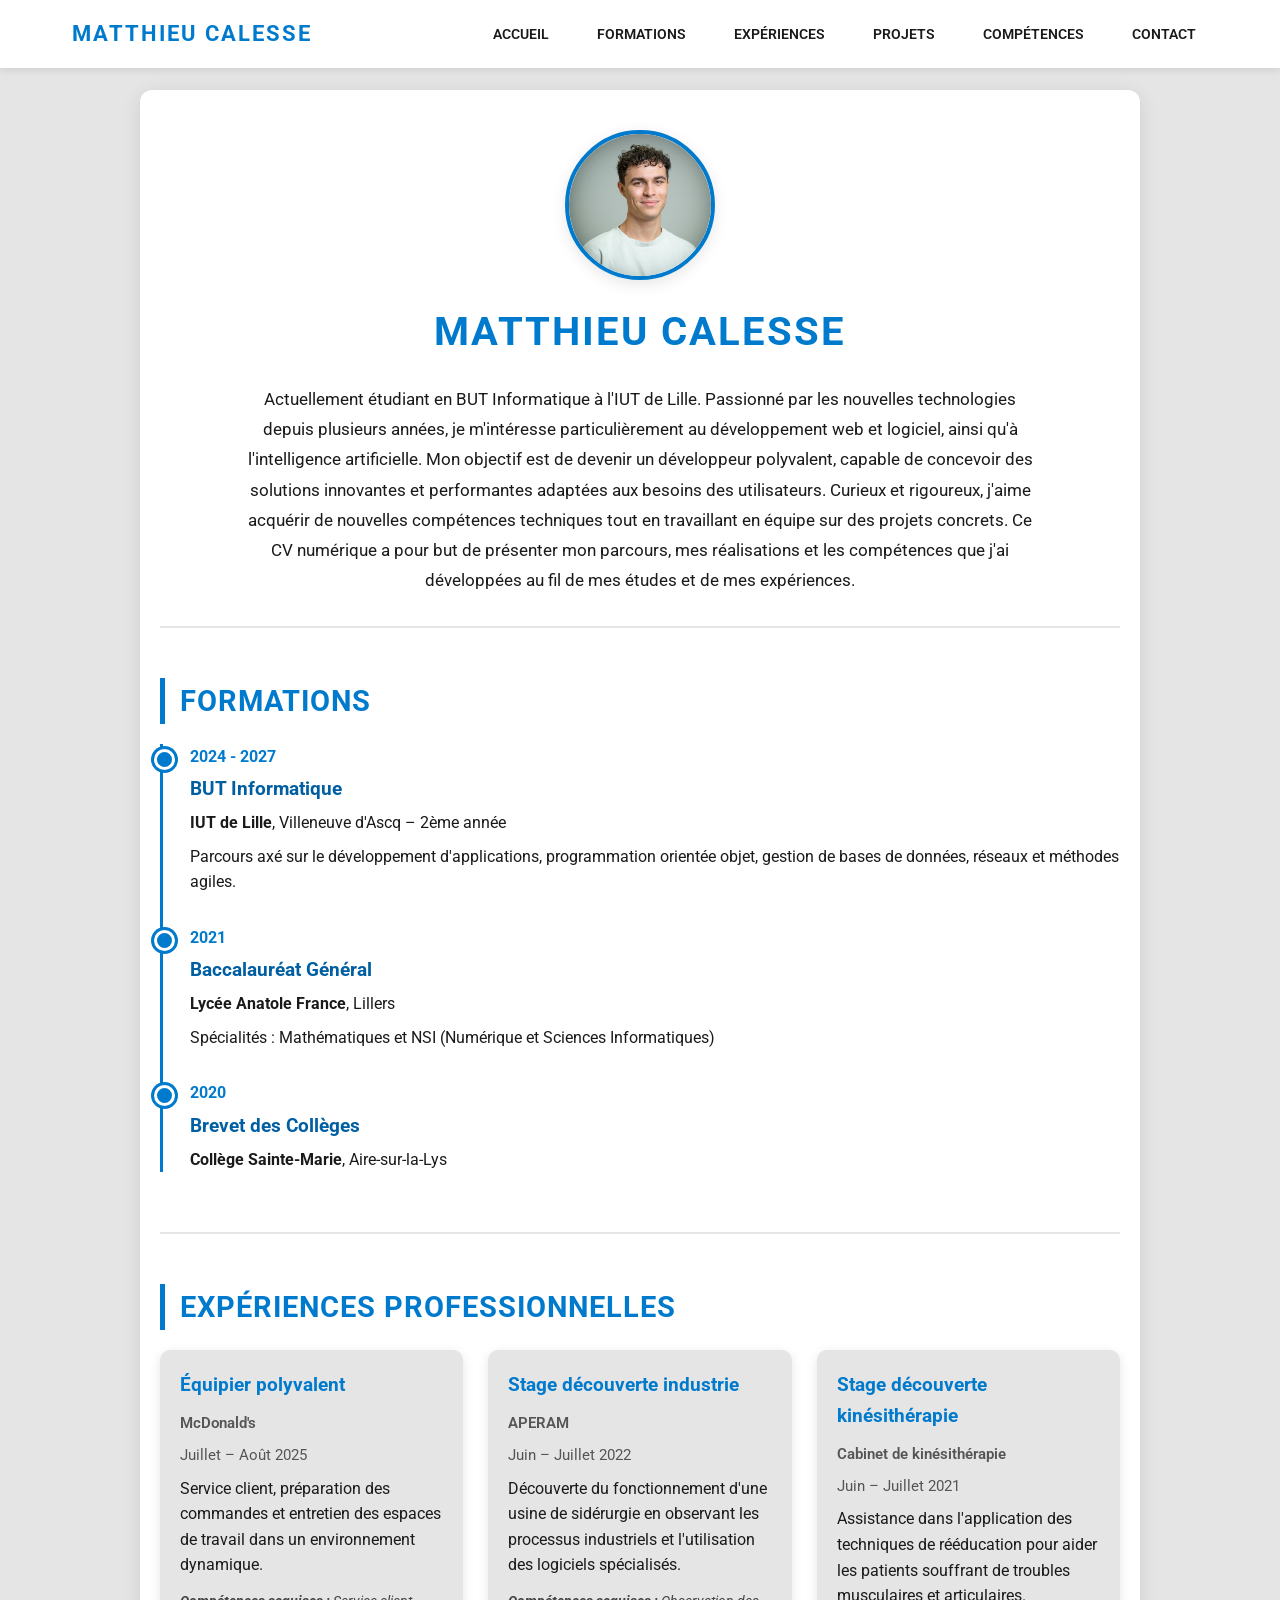
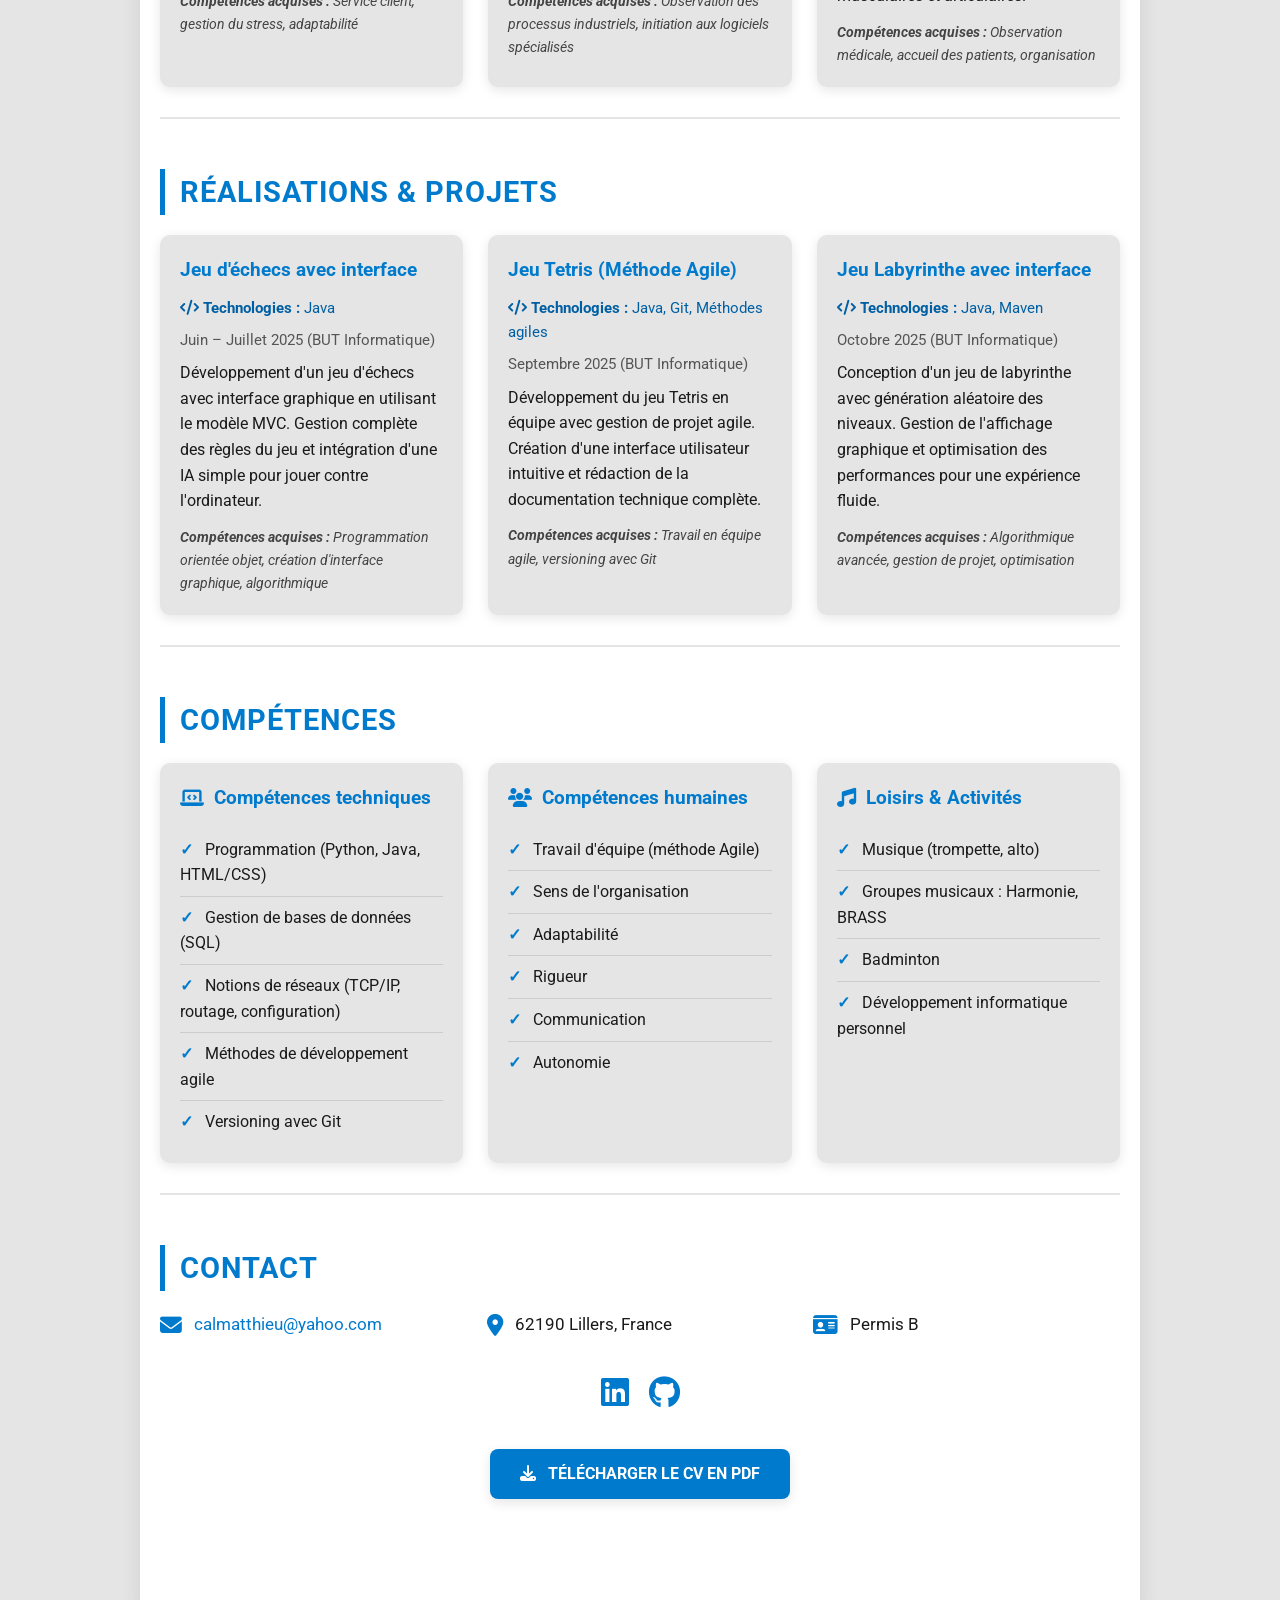
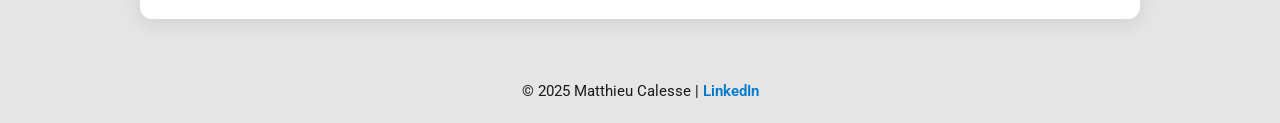
==== html/index.html @ cee4e8dd "add doc" ====
<!DOCTYPE html>
<html lang="fr">
<head>
  <meta charset="UTF-8">
  <meta name="viewport" content="width=device-width, initial-scale=1.0">
  <title>CV de Matthieu Calesse</title>
  <link rel="stylesheet" href="style.css">
  <link rel="stylesheet" href="https://fonts.googleapis.com/css2?family=Roboto:wght@400;700&family=Open+Sans:wght@400;700&display=swap">
  <link rel="stylesheet" href="https://cdnjs.cloudflare.com/ajax/libs/font-awesome/6.4.0/css/all.min.css">
</head>
<body>
  <!-- En-tête avec navigation -->
<header>
  <nav>
    <div class="logo">Matthieu CALESSE</div>
    <!-- Checkbox pour le menu hamburger -->
    <input type="checkbox" id="menu-toggle" class="menu-toggle">
    <label for="menu-toggle" class="hamburger">
      <span></span>
      <span></span>
      <span></span>
    </label>
    <ul id="nav-menu" class="nav-menu">
      <li><a href="#accueil" class="active">Accueil</a></li>
      <li><a href="#formations">Formations</a></li>
      <li><a href="#experiences">Expériences</a></li>
      <li><a href="#projets">Projets</a></li>
      <li><a href="#competences">Compétences</a></li>
      <li><a href="#contact">Contact</a></li>
    </ul>
  </nav>
</header>


  <!-- Contenu principal -->
  <main>
    <!-- Section Accueil -->
    <section id="accueil" class="section fade-in">
      <img src="images/CALESSE-portraits-iut-info-354.jpg" alt="Photo de Matthieu Calesse" class="photo-profil">
      <h1>Matthieu Calesse</h1>
      <div class="presentation">
        <p>
          Actuellement étudiant en BUT Informatique à l'IUT de Lille.
          Passionné par les nouvelles technologies depuis plusieurs années, je m'intéresse particulièrement au développement web et logiciel, ainsi qu'à l'intelligence artificielle.
          Mon objectif est de devenir un développeur polyvalent, capable de concevoir des solutions innovantes et performantes adaptées aux besoins des utilisateurs.
          Curieux et rigoureux, j'aime acquérir de nouvelles compétences techniques tout en travaillant en équipe sur des projets concrets.
          Ce CV numérique a pour but de présenter mon parcours, mes réalisations et les compétences que j'ai développées au fil de mes études et de mes expériences.
        </p>
      </div>
    </section>

    <!-- Section Formations -->
    <section id="formations" class="section">
      <h2>Formations</h2>
      <div class="timeline">
        <div class="timeline-item">
          <div class="timeline-date">2024 - 2027</div>
          <div class="timeline-content">
            <h3>BUT Informatique</h3>
            <p><strong>IUT de Lille</strong>, Villeneuve d'Ascq – 2ème année</p>
            <p>Parcours axé sur le développement d'applications, programmation orientée objet, gestion de bases de données, réseaux et méthodes agiles.</p>
          </div>
        </div>
        <div class="timeline-item">
          <div class="timeline-date">2021</div>
          <div class="timeline-content">
            <h3>Baccalauréat Général</h3>
            <p><strong>Lycée Anatole France</strong>, Lillers</p>
            <p>Spécialités : Mathématiques et NSI (Numérique et Sciences Informatiques)</p>
          </div>
        </div>
        <div class="timeline-item">
          <div class="timeline-date">2020</div>
          <div class="timeline-content">
            <h3>Brevet des Collèges</h3>
            <p><strong>Collège Sainte-Marie</strong>, Aire-sur-la-Lys</p>
          </div>
        </div>
      </div>
    </section>

    <!-- Section Expériences -->
    <section id="experiences" class="section">
      <h2>Expériences professionnelles</h2>
      <div class="experience-grid">
        <div class="experience-card">
          <h3>Équipier polyvalent</h3>
          <p class="company">McDonald's</p>
          <p class="date">Juillet – Août 2025</p>
          <p class="description">
            Service client, préparation des commandes et entretien des espaces de travail dans un environnement dynamique.
          </p>
          <p class="competences"><strong>Compétences acquises :</strong> Service client, gestion du stress, adaptabilité</p>
        </div>
        <div class="experience-card">
          <h3>Stage découverte industrie</h3>
          <p class="company">APERAM</p>
          <p class="date">Juin – Juillet 2022</p>
          <p class="description">
            Découverte du fonctionnement d'une usine de sidérurgie en observant les processus industriels et l'utilisation des logiciels spécialisés.
          </p>
          <p class="competences"><strong>Compétences acquises :</strong> Observation des processus industriels, initiation aux logiciels spécialisés</p>
        </div>
        <div class="experience-card">
          <h3>Stage découverte kinésithérapie</h3>
          <p class="company">Cabinet de kinésithérapie</p>
          <p class="date">Juin – Juillet 2021</p>
          <p class="description">
            Assistance dans l'application des techniques de rééducation pour aider les patients souffrant de troubles musculaires et articulaires.
          </p>
          <p class="competences"><strong>Compétences acquises :</strong> Observation médicale, accueil des patients, organisation</p>
        </div>
      </div>
    </section>

    <!-- Section Projets -->
    <section id="projets" class="section">
      <h2>Réalisations & Projets</h2>
      <div class="project-grid">
        <div class="project-card">
          <h3>Jeu d'échecs avec interface</h3>
          <p class="tech"><i class="fas fa-code"></i> <strong>Technologies :</strong> Java</p>
          <p class="date">Juin – Juillet 2025 (BUT Informatique)</p>
          <p class="description">
            Développement d'un jeu d'échecs avec interface graphique en utilisant le modèle MVC. Gestion complète des règles du jeu et intégration d'une IA simple pour jouer contre l'ordinateur.
          </p>
          <p class="competences"><strong>Compétences acquises :</strong> Programmation orientée objet, création d'interface graphique, algorithmique</p>
        </div>
        <div class="project-card">
          <h3>Jeu Tetris (Méthode Agile)</h3>
          <p class="tech"><i class="fas fa-code"></i> <strong>Technologies :</strong> Java, Git, Méthodes agiles</p>
          <p class="date">Septembre 2025 (BUT Informatique)</p>
          <p class="description">
            Développement du jeu Tetris en équipe avec gestion de projet agile. Création d'une interface utilisateur intuitive et rédaction de la documentation technique complète.
          </p>
          <p class="competences"><strong>Compétences acquises :</strong> Travail en équipe agile, versioning avec Git</p>
        </div>
        <div class="project-card">
          <h3>Jeu Labyrinthe avec interface</h3>
          <p class="tech"><i class="fas fa-code"></i> <strong>Technologies :</strong> Java, Maven</p>
          <p class="date">Octobre 2025 (BUT Informatique)</p>
          <p class="description">
            Conception d'un jeu de labyrinthe avec génération aléatoire des niveaux. Gestion de l'affichage graphique et optimisation des performances pour une expérience fluide.
          </p>
          <p class="competences"><strong>Compétences acquises :</strong> Algorithmique avancée, gestion de projet, optimisation</p>
        </div>
      </div>
    </section>

    <!-- Section Compétences -->
    <section id="competences" class="section">
      <h2>Compétences</h2>
      <div class="competences-container">
        <div class="competence-block">
          <h3><i class="fas fa-laptop-code"></i> Compétences techniques</h3>
          <ul>
            <li>Programmation (Python, Java, HTML/CSS)</li>
            <li>Gestion de bases de données (SQL)</li>
            <li>Notions de réseaux (TCP/IP, routage, configuration)</li>
            <li>Méthodes de développement agile</li>
            <li>Versioning avec Git</li>
          </ul>
        </div>
        <div class="competence-block">
          <h3><i class="fas fa-users"></i> Compétences humaines</h3>
          <ul>
            <li>Travail d'équipe (méthode Agile)</li>
            <li>Sens de l'organisation</li>
            <li>Adaptabilité</li>
            <li>Rigueur</li>
            <li>Communication</li>
            <li>Autonomie</li>
          </ul>
        </div>
        <div class="competence-block">
          <h3><i class="fas fa-music"></i> Loisirs & Activités</h3>
          <ul>
            <li>Musique (trompette, alto)</li>
            <li>Groupes musicaux : Harmonie, BRASS</li>
            <li>Badminton</li>
            <li>Développement informatique personnel</li>
          </ul>
        </div>
      </div>
    </section>

    <!-- Section Contact -->
    <section id="contact" class="section">
      <h2>Contact</h2>
      <div class="contact-info">
        <div class="contact-item">
          <i class="fas fa-envelope"></i>
          <a href="mailto:calmatthieu@yahoo.com">calmatthieu@yahoo.com</a>
        </div>
        <div class="contact-item">
          <i class="fas fa-map-marker-alt"></i>
          <span>62190 Lillers, France</span>
        </div>
        <div class="contact-item">
          <i class="fas fa-id-card"></i>
          <span>Permis B</span>
        </div>
      </div>
      <div class="social-links">
        <a href="https://www.linkedin.com/in/matthieu-calesse-3a06b335a/" target="_blank" title="LinkedIn">
          <i class="fab fa-linkedin"></i>
        </a>
        <a href="https://github.com/cal-Matthieu" target="_blank" title="GitHub">
          <i class="fab fa-github"></i>
        </a>
      </div>
      <a href="doc/cv.pdf" download="CV_Matthieu_Calesse.pdf" class="btn-download">
        <i class="fas fa-download"></i> Télécharger le CV en PDF
      </a>
    </section>
  </main>

  <!-- Pied de page -->
  <footer>
    <p>&copy; 2025 Matthieu Calesse | <a href="https://www.linkedin.com/in/matthieu-calesse/" target="_blank">LinkedIn</a></p>
  </footer>

  <!-- Script JavaScript -->
  <script src="script.js"></script>
</body>
</html>
---- html/style.css ----
/* Variables de couleurs */
:root {
  --main-blue: #007ACC;
  --main-blue-hover: #005fa3;
  --light-grey: #E5E5E5;
  --text-dark: #1A1A1A;
  --white: #FFFFFF;
  --shadow: rgba(0, 0, 0, 0.1);
}

/* Reset et base */
* {
  margin: 0;
  padding: 0;
  box-sizing: border-box;
}

body {
  font-family: 'Roboto', 'Open Sans', Arial, sans-serif;
  color: var(--text-dark);
  background: var(--light-grey);
  line-height: 1.6;
  overflow-x: hidden;
}

/* En-tête fixe */
header {
  background: var(--white);
  box-shadow: 0 2px 8px var(--shadow);
  position: fixed;
  width: 100%;
  top: 0;
  left: 0;
  z-index: 1000;
}

nav {
  display: flex;
  justify-content: space-between;
  align-items: center;
  padding: 16px 32px;
  max-width: 1200px;
  margin: 0 auto;
}

nav .logo {
  font-size: 1.4em;
  letter-spacing: 2px;
  font-weight: 700;
  color: var(--main-blue);
  text-transform: uppercase;
  z-index: 1001;
}

/* Menu hamburger caché par défaut */
.menu-toggle {
  display: none;
}

.hamburger {
  display: none;
  flex-direction: column;
  cursor: pointer;
  z-index: 1001;
}

.hamburger span {
  width: 28px;
  height: 3px;
  background: var(--main-blue);
  margin: 4px 0;
  transition: 0.3s;
  border-radius: 2px;
}

/* Navigation normale */
.nav-menu {
  list-style: none;
  display: flex;
  gap: 24px;
}

.nav-menu li a {
  text-decoration: none;
  color: var(--text-dark);
  text-transform: uppercase;
  font-weight: 600;
  font-size: 0.9em;
  padding: 8px 12px;
  transition: all 0.3s ease;
  border-radius: 5px;
}

.nav-menu li a:hover,
.nav-menu li a.active {
  color: var(--white);
  background: var(--main-blue-hover);
}

/* Contenu principal */
main {
  margin-top: 90px;
  max-width: 1000px;
  margin-left: auto;
  margin-right: auto;
  padding: 40px 20px;
  background: var(--white);
  border-radius: 12px;
  box-shadow: 0 4px 20px var(--shadow);
  min-height: 70vh;
}

/* Sections */
.section {
  margin-bottom: 50px;
  padding-bottom: 30px;
  border-bottom: 2px solid var(--light-grey);
  animation: fadeIn 0.8s ease-in;
}

.section:last-of-type {
  border-bottom: none;
}

/* Titres */
h1 {
  font-size: 2.5em;
  color: var(--main-blue);
  text-align: center;
  margin-bottom: 20px;
  text-transform: uppercase;
  letter-spacing: 2px;
}

h2 {
  font-size: 1.8em;
  color: var(--main-blue);
  margin-bottom: 20px;
  text-transform: uppercase;
  letter-spacing: 1px;
  border-left: 5px solid var(--main-blue);
  padding-left: 15px;
}

h3 {
  font-size: 1.2em;
  color: var(--main-blue-hover);
  margin-bottom: 8px;
}

/* Photo de profil */
.photo-profil {
  width: 150px;
  height: 150px;
  object-fit: cover;
  border-radius: 50%;
  display: block;
  margin: 0 auto 20px auto;
  box-shadow: 0 4px 15px var(--shadow);
  border: 4px solid var(--main-blue);
}

/* Présentation */
.presentation {
  text-align: center;
  font-size: 1.05em;
  line-height: 1.8;
  max-width: 800px;
  margin: 0 auto;
}

/* Animation fade-in */
@keyframes fadeIn {
  from {
    opacity: 0;
    transform: translateY(20px);
  }
  to {
    opacity: 1;
    transform: translateY(0);
  }
}

.fade-in {
  animation: fadeIn 1s ease-in;
}

/* Timeline pour formations */
.timeline {
  position: relative;
  padding-left: 30px;
}

.timeline::before {
  content: '';
  position: absolute;
  left: 0;
  top: 0;
  bottom: 0;
  width: 3px;
  background: var(--main-blue);
}

.timeline-item {
  margin-bottom: 30px;
  position: relative;
}

.timeline-item::before {
  content: '';
  position: absolute;
  left: -36px;
  top: 5px;
  width: 15px;
  height: 15px;
  border-radius: 50%;
  background: var(--main-blue);
  border: 3px solid var(--white);
  box-shadow: 0 0 0 3px var(--main-blue);
}

.timeline-date {
  font-weight: 700;
  color: var(--main-blue);
  margin-bottom: 5px;
}

.timeline-content h3 {
  margin-bottom: 5px;
}

.timeline-content p {
  margin-bottom: 8px;
}

/* Grilles pour expériences et projets */
.experience-grid,
.project-grid {
  display: grid;
  grid-template-columns: repeat(auto-fit, minmax(280px, 1fr));
  gap: 25px;
}

.experience-card,
.project-card {
  background: var(--light-grey);
  padding: 20px;
  border-radius: 10px;
  box-shadow: 0 3px 12px var(--shadow);
  transition: transform 0.3s ease, box-shadow 0.3s ease;
}

.experience-card:hover,
.project-card:hover {
  transform: translateY(-5px);
  box-shadow: 0 6px 20px var(--shadow);
}

.experience-card h3,
.project-card h3 {
  color: var(--main-blue);
  margin-bottom: 10px;
}

.company,
.date {
  font-size: 0.95em;
  color: #555;
  margin-bottom: 8px;
}

.company {
  font-weight: 600;
}

.tech {
  color: var(--main-blue-hover);
  font-size: 0.95em;
  margin-bottom: 8px;
}

.description {
  margin-bottom: 12px;
  line-height: 1.6;
}

.competences {
  font-size: 0.9em;
  font-style: italic;
  color: #444;
}

/* Compétences */
.competences-container {
  display: grid;
  grid-template-columns: repeat(auto-fit, minmax(250px, 1fr));
  gap: 25px;
}

.competence-block {
  background: var(--light-grey);
  padding: 20px;
  border-radius: 10px;
  box-shadow: 0 3px 12px var(--shadow);
}

.competence-block h3 {
  color: var(--main-blue);
  margin-bottom: 15px;
  display: flex;
  align-items: center;
  gap: 10px;
}

.competence-block ul {
  list-style: none;
  padding-left: 0;
}

.competence-block ul li {
  padding: 8px 0;
  border-bottom: 1px solid #ccc;
}

.competence-block ul li:last-child {
  border-bottom: none;
}

.competence-block ul li::before {
  content: '✓ ';
  color: var(--main-blue);
  font-weight: 700;
  margin-right: 8px;
}

/* Contact */
.contact-info {
  display: grid;
  grid-template-columns: repeat(auto-fit, minmax(220px, 1fr));
  gap: 20px;
  margin-bottom: 30px;
}

.contact-item {
  display: flex;
  align-items: center;
  gap: 12px;
  font-size: 1.05em;
}

.contact-item i {
  color: var(--main-blue);
  font-size: 1.3em;
}

.contact-item a {
  color: var(--main-blue);
  text-decoration: none;
  transition: color 0.3s ease;
}

.contact-item a:hover {
  color: var(--main-blue-hover);
  text-decoration: underline;
}

/* Réseaux sociaux */
.social-links {
  display: flex;
  justify-content: center;
  gap: 20px;
  margin-bottom: 30px;
}

.social-links a {
  font-size: 2em;
  color: var(--main-blue);
  transition: color 0.3s ease, transform 0.3s ease;
}

.social-links a:hover {
  color: var(--main-blue-hover);
  transform: scale(1.15);
}

/* Bouton téléchargement */
.btn-download {
  display: block;
  width: fit-content;
  margin: 0 auto;
  padding: 12px 30px;
  background: var(--main-blue);
  color: var(--white);
  border: none;
  border-radius: 8px;
  font-size: 1em;
  font-weight: 700;
  text-transform: uppercase;
  cursor: pointer;
  text-decoration: none;
  transition: background 0.3s ease, transform 0.3s ease;
  box-shadow: 0 4px 12px var(--shadow);
}

.btn-download:hover {
  background: var(--main-blue-hover);
  transform: translateY(-3px);
  box-shadow: 0 6px 18px var(--shadow);
}

.btn-download i {
  margin-right: 8px;
}

/* Pied de page */
footer {
  text-align: center;
  padding: 20px;
  background: var(--light-grey);
  color: var(--text-dark);
  font-size: 0.95em;
  margin-top: 40px;
}

footer a {
  color: var(--main-blue);
  text-decoration: none;
  font-weight: 600;
  transition: color 0.3s ease;
}

footer a:hover {
  color: var(--main-blue-hover);
  text-decoration: underline;
}

/* ========== RESPONSIVE DESIGN ========== */

/* Tablettes (max-width: 992px) */
@media (max-width: 992px) {
  main {
    padding: 30px 20px;
  }

  h1 {
    font-size: 2em;
  }

  h2 {
    font-size: 1.5em;
  }

  .experience-grid,
  .project-grid {
    grid-template-columns: 1fr;
  }
}

/* Mobile et petites tablettes (max-width: 768px) */
@media (max-width: 768px) {
  /* Navigation hamburger */
  .hamburger {
    display: flex;
  }

  .nav-menu {
    position: fixed;
    left: -100%;
    top: 70px;
    flex-direction: column;
    background-color: var(--white);
    width: 100%;
    text-align: center;
    transition: 0.3s;
    box-shadow: 0 10px 27px var(--shadow);
    padding: 20px 0;
    gap: 0;
  }

  .nav-menu li {
    margin: 10px 0;
  }

  .nav-menu li a {
    display: block;
    padding: 15px;
    font-size: 1.1em;
  }

  /* Afficher le menu quand checkbox est cochée */
  .menu-toggle:checked ~ .nav-menu {
    left: 0;
  }

  /* Animation du hamburger en X */
  .menu-toggle:checked ~ .hamburger span:nth-child(1) {
    transform: rotate(45deg) translate(8px, 8px);
  }

  .menu-toggle:checked ~ .hamburger span:nth-child(2) {
    opacity: 0;
  }

  .menu-toggle:checked ~ .hamburger span:nth-child(3) {
    transform: rotate(-45deg) translate(8px, -8px);
  }

  /* Ajustements du contenu */
  nav {
    padding: 15px 20px;
  }

  nav .logo {
    font-size: 1.2em;
  }

  main {
    margin-top: 80px;
    padding: 20px 15px;
    border-radius: 8px;
  }

  h1 {
    font-size: 1.6em;
    letter-spacing: 1px;
  }

  h2 {
    font-size: 1.3em;
  }

  h3 {
    font-size: 1.1em;
  }

  .photo-profil {
    width: 120px;
    height: 120px;
  }

  .presentation {
    font-size: 1em;
  }

  /* Timeline adaptée */
  .timeline {
    padding-left: 20px;
  }

  .timeline-item::before {
    left: -28px;
    width: 12px;
    height: 12px;
  }

  /* Grilles en colonne unique */
  .experience-grid,
  .project-grid,
  .competences-container {
    grid-template-columns: 1fr;
  }

  /* Contact en colonne */
  .contact-info {
    grid-template-columns: 1fr;
  }

  .contact-item {
    font-size: 0.95em;
  }

  .social-links a {
    font-size: 1.5em;
  }

  /* Bouton plus petit */
  .btn-download {
    padding: 10px 20px;
    font-size: 0.9em;
  }
}

/* Très petits mobiles (max-width: 480px) */
@media (max-width: 480px) {
  nav .logo {
    font-size: 1em;
  }

  h1 {
    font-size: 1.4em;
  }

  h2 {
    font-size: 1.1em;
    padding-left: 10px;
  }

  .photo-profil {
    width: 100px;
    height: 100px;
  }

  .presentation {
    font-size: 0.95em;
    line-height: 1.6;
  }

  .experience-card,
  .project-card,
  .competence-block {
    padding: 15px;
  }

  main {
    padding: 15px 10px;
  }
}
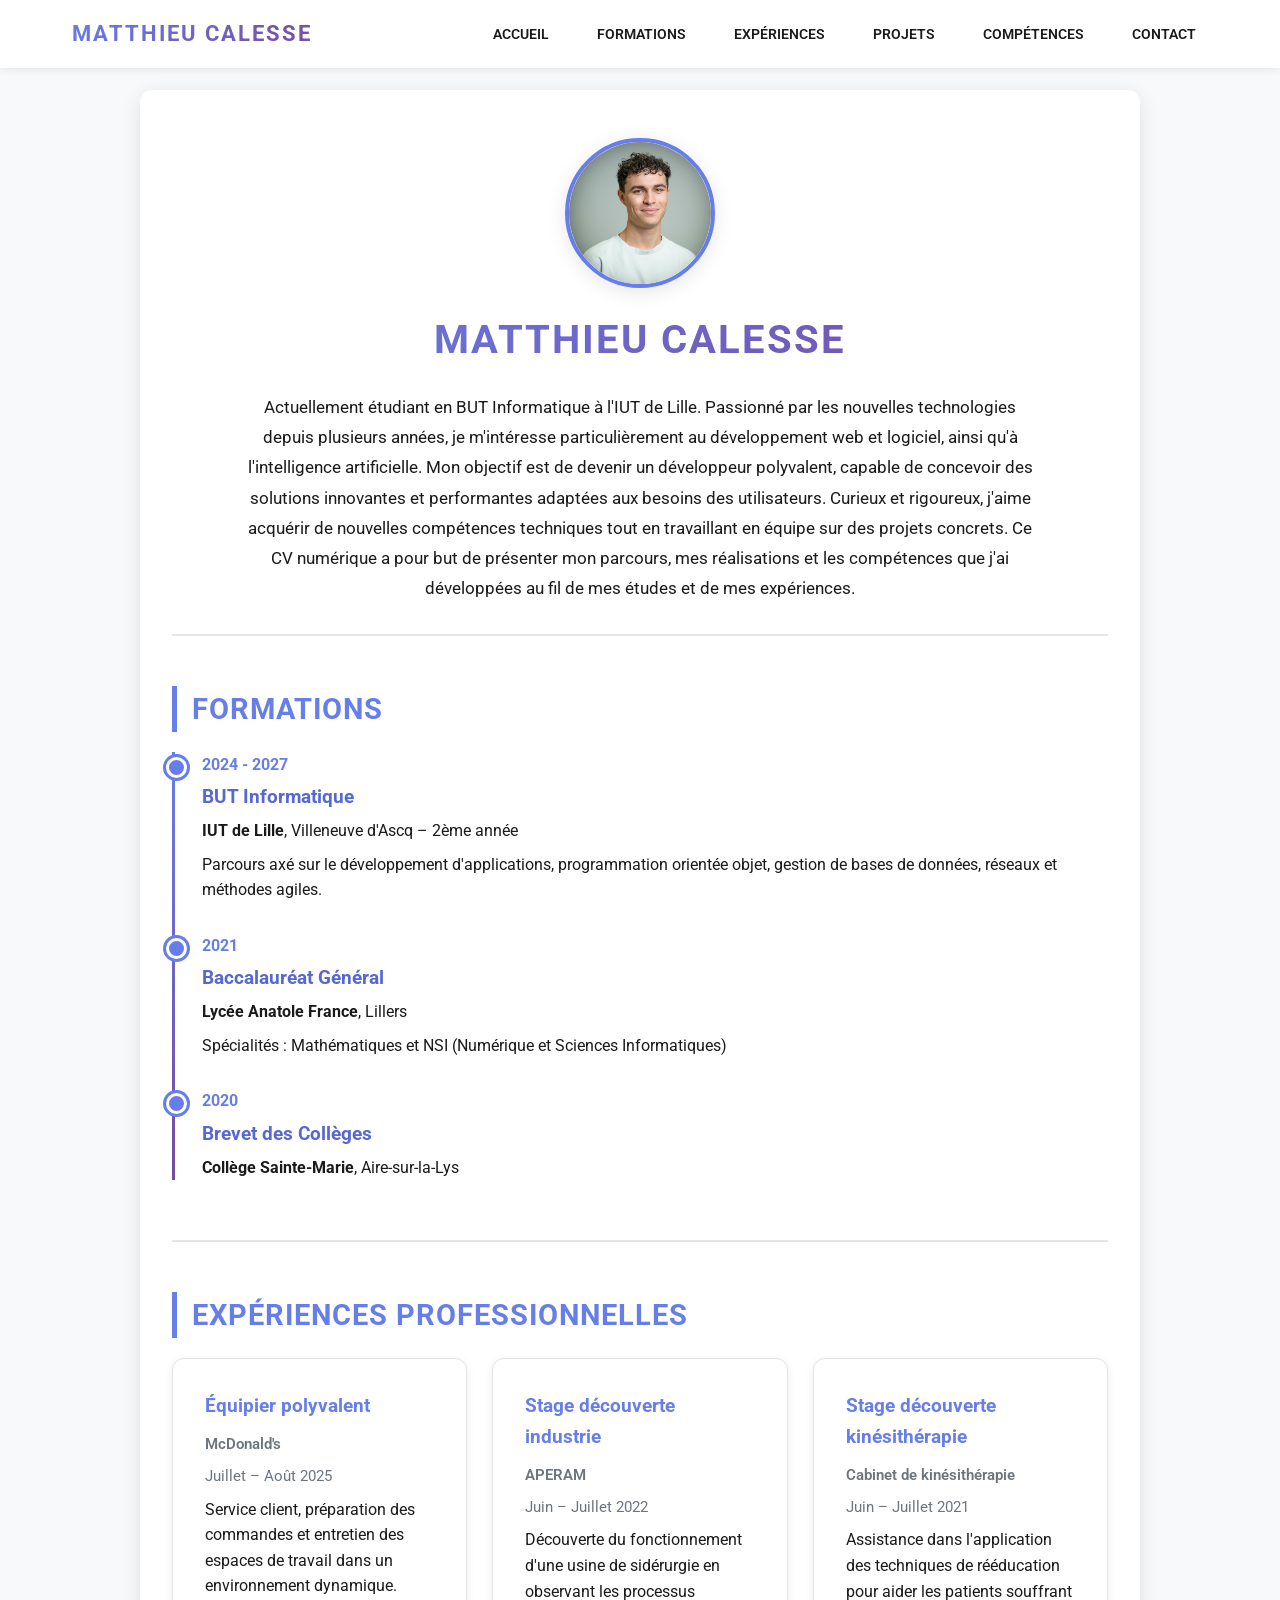
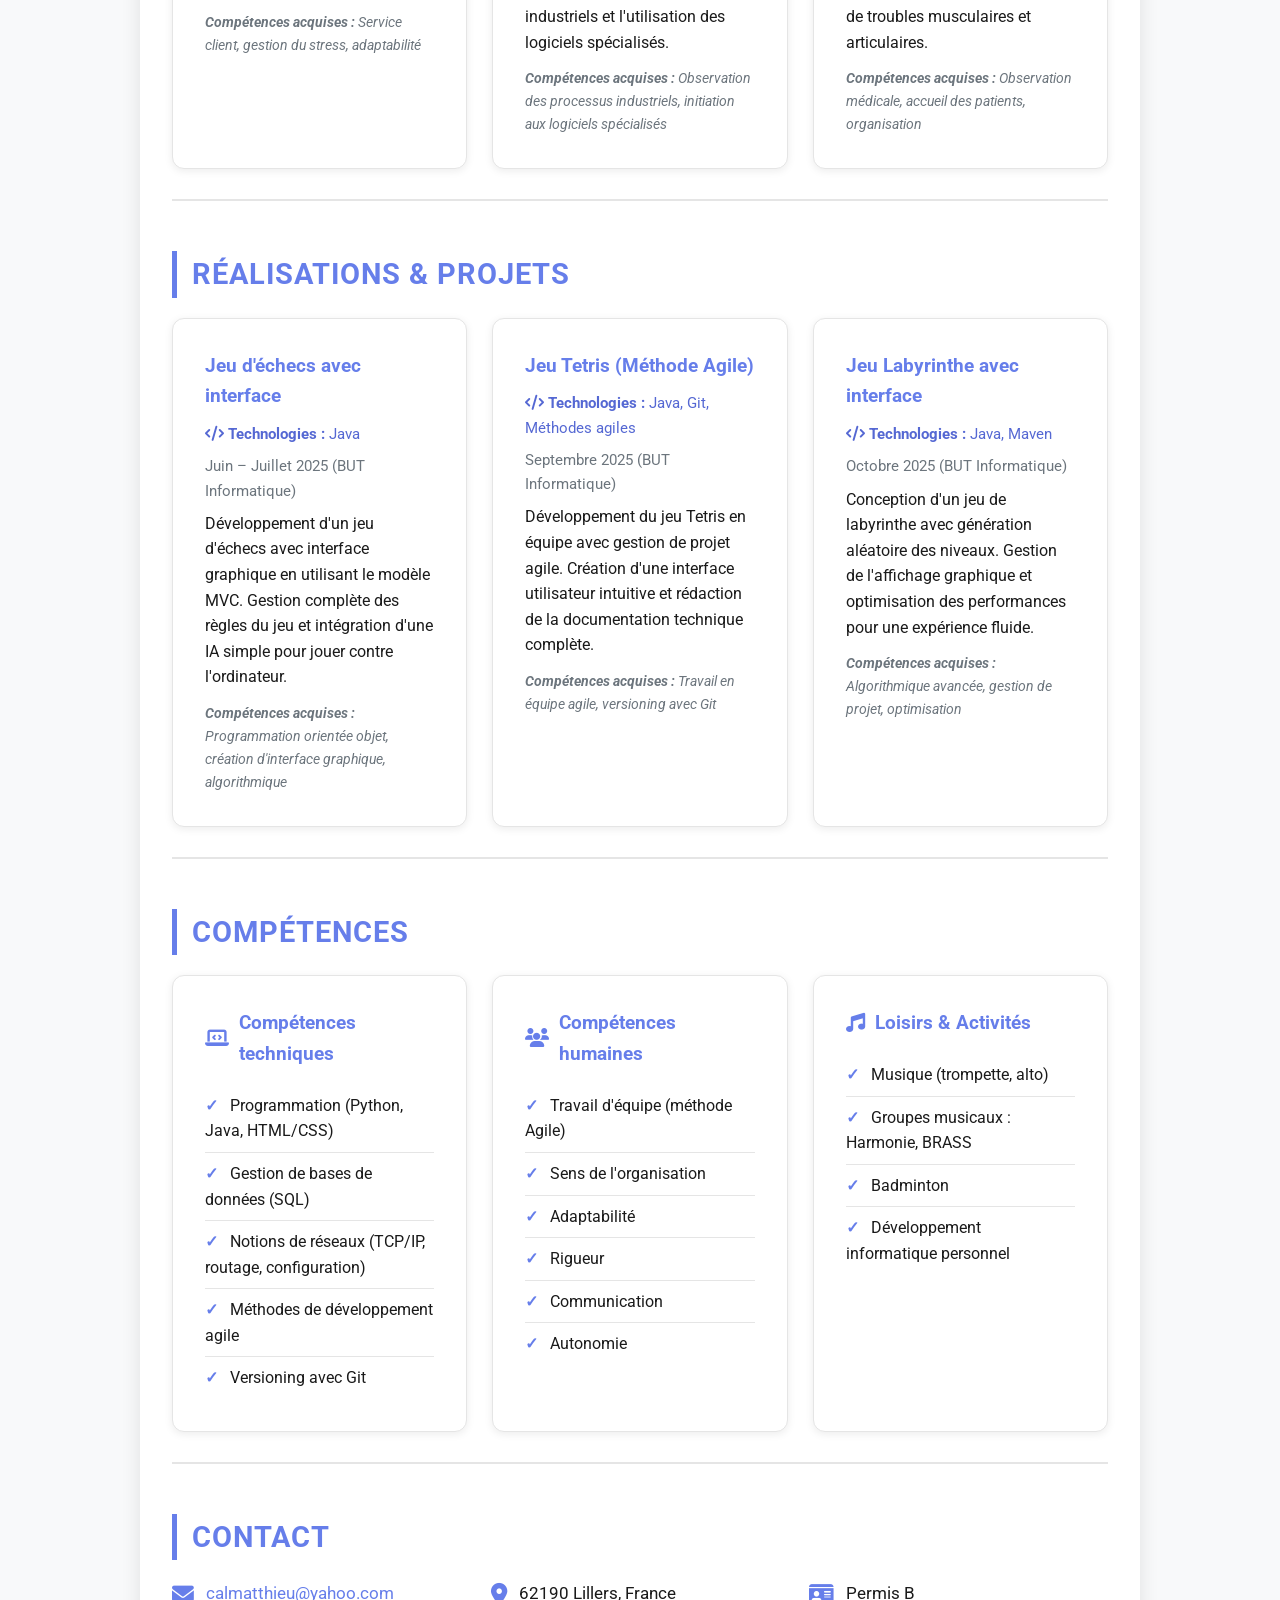
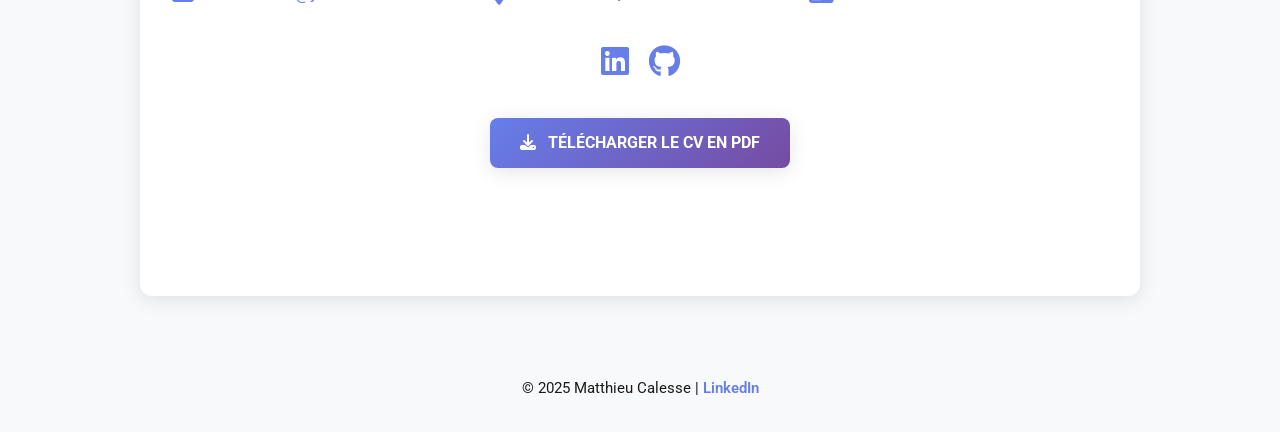
==== commit 167b2fe2: "amélioration cv num" ====
--- a/html/index.html
+++ b/html/index.html
@@ -1,35 +1,89 @@
 <!DOCTYPE html>
 <html lang="fr">
+
 <head>
   <meta charset="UTF-8">
   <meta name="viewport" content="width=device-width, initial-scale=1.0">
-  <title>CV de Matthieu Calesse</title>
+  <title>Matthieu Calesse - Développeur | BUT Informatique IUT Lille</title>
+
+  <!-- SEO Meta Tags -->
+  <meta name="description"
+    content="CV de Matthieu Calesse - Étudiant en BUT Informatique à l'IUT de Lille, passionné par le développement web, logiciel et l'intelligence artificielle. Découvrez mon parcours et mes projets.">
+  <meta name="keywords"
+    content="Matthieu Calesse, développeur, BUT Informatique, IUT Lille, développement web, Java, Python, HTML, CSS, JavaScript, portfolio">
+  <meta name="author" content="Matthieu Calesse">
+  <meta name="robots" content="index, follow">
+
+  <!-- Open Graph / Facebook -->
+  <meta property="og:type" content="profile">
+  <meta property="og:url" content="http://portfolio06.freeboxos.fr:16789/">
+  <meta property="og:title" content="Matthieu Calesse - Développeur | BUT Informatique">
+  <meta property="og:description"
+    content="Étudiant en BUT Informatique à l'IUT de Lille, passionné par le développement web et l'intelligence artificielle.">
+  <meta property="og:locale" content="fr_FR">
+
+  <!-- Twitter -->
+  <meta property="twitter:card" content="summary">
+  <meta property="twitter:url" content="http://portfolio06.freeboxos.fr:16789/">
+  <meta property="twitter:title" content="Matthieu Calesse - Développeur | BUT Informatique">
+  <meta property="twitter:description"
+    content="Étudiant en BUT Informatique à l'IUT de Lille, passionné par le développement web et l'intelligence artificielle.">
+
+  <!-- Stylesheets -->
   <link rel="stylesheet" href="style.css">
-  <link rel="stylesheet" href="https://fonts.googleapis.com/css2?family=Roboto:wght@400;700&family=Open+Sans:wght@400;700&display=swap">
+  <link rel="stylesheet"
+    href="https://fonts.googleapis.com/css2?family=Roboto:wght@400;700&family=Open+Sans:wght@400;700&display=swap">
   <link rel="stylesheet" href="https://cdnjs.cloudflare.com/ajax/libs/font-awesome/6.4.0/css/all.min.css">
+
+  <!-- Structured Data (JSON-LD) -->
+  <script type="application/ld+json">
+  {
+    "@context": "https://schema.org",
+    "@type": "Person",
+    "name": "Matthieu Calesse",
+    "jobTitle": "Étudiant en BUT Informatique",
+    "url": "http://portfolio06.freeboxos.fr:16789/",
+    "email": "calmatthieu@yahoo.com",
+    "address": {
+      "@type": "PostalAddress",
+      "addressLocality": "Lillers",
+      "postalCode": "62190",
+      "addressCountry": "FR"
+    },
+    "alumniOf": {
+      "@type": "EducationalOrganization",
+      "name": "IUT de Lille"
+    },
+    "sameAs": [
+      "https://www.linkedin.com/in/matthieu-calesse-3a06b335a/",
+      "https://github.com/cal-Matthieu"
+    ]
+  }
+  </script>
 </head>
+
 <body>
   <!-- En-tête avec navigation -->
-<header>
-  <nav>
-    <div class="logo">Matthieu CALESSE</div>
-    <!-- Checkbox pour le menu hamburger -->
-    <input type="checkbox" id="menu-toggle" class="menu-toggle">
-    <label for="menu-toggle" class="hamburger">
-      <span></span>
-      <span></span>
-      <span></span>
-    </label>
-    <ul id="nav-menu" class="nav-menu">
-      <li><a href="#accueil" class="active">Accueil</a></li>
-      <li><a href="#formations">Formations</a></li>
-      <li><a href="#experiences">Expériences</a></li>
-      <li><a href="#projets">Projets</a></li>
-      <li><a href="#competences">Compétences</a></li>
-      <li><a href="#contact">Contact</a></li>
-    </ul>
-  </nav>
-</header>
+  <header>
+    <nav>
+      <div class="logo">Matthieu CALESSE</div>
+      <!-- Checkbox pour le menu hamburger -->
+      <input type="checkbox" id="menu-toggle" class="menu-toggle" aria-hidden="true">
+      <label for="menu-toggle" class="hamburger" aria-label="Menu de navigation" role="button" aria-expanded="false">
+        <span aria-hidden="true"></span>
+        <span aria-hidden="true"></span>
+        <span aria-hidden="true"></span>
+      </label>
+      <ul id="nav-menu" class="nav-menu" role="navigation" aria-label="Navigation principale">
+        <li><a href="#accueil" class="active" aria-current="page">Accueil</a></li>
+        <li><a href="#formations">Formations</a></li>
+        <li><a href="#experiences">Expériences</a></li>
+        <li><a href="#projets">Projets</a></li>
+        <li><a href="#competences">Compétences</a></li>
+        <li><a href="#contact">Contact</a></li>
+      </ul>
+    </nav>
+  </header>
 
 
   <!-- Contenu principal -->
@@ -41,10 +95,14 @@
       <div class="presentation">
         <p>
           Actuellement étudiant en BUT Informatique à l'IUT de Lille.
-          Passionné par les nouvelles technologies depuis plusieurs années, je m'intéresse particulièrement au développement web et logiciel, ainsi qu'à l'intelligence artificielle.
-          Mon objectif est de devenir un développeur polyvalent, capable de concevoir des solutions innovantes et performantes adaptées aux besoins des utilisateurs.
-          Curieux et rigoureux, j'aime acquérir de nouvelles compétences techniques tout en travaillant en équipe sur des projets concrets.
-          Ce CV numérique a pour but de présenter mon parcours, mes réalisations et les compétences que j'ai développées au fil de mes études et de mes expériences.
+          Passionné par les nouvelles technologies depuis plusieurs années, je m'intéresse particulièrement au
+          développement web et logiciel, ainsi qu'à l'intelligence artificielle.
+          Mon objectif est de devenir un développeur polyvalent, capable de concevoir des solutions innovantes et
+          performantes adaptées aux besoins des utilisateurs.
+          Curieux et rigoureux, j'aime acquérir de nouvelles compétences techniques tout en travaillant en équipe sur
+          des projets concrets.
+          Ce CV numérique a pour but de présenter mon parcours, mes réalisations et les compétences que j'ai développées
+          au fil de mes études et de mes expériences.
         </p>
       </div>
     </section>
@@ -58,7 +116,8 @@
           <div class="timeline-content">
             <h3>BUT Informatique</h3>
             <p><strong>IUT de Lille</strong>, Villeneuve d'Ascq – 2ème année</p>
-            <p>Parcours axé sur le développement d'applications, programmation orientée objet, gestion de bases de données, réseaux et méthodes agiles.</p>
+            <p>Parcours axé sur le développement d'applications, programmation orientée objet, gestion de bases de
+              données, réseaux et méthodes agiles.</p>
           </div>
         </div>
         <div class="timeline-item">
@@ -83,33 +142,45 @@
     <section id="experiences" class="section">
       <h2>Expériences professionnelles</h2>
       <div class="experience-grid">
-        <div class="experience-card">
-          <h3>Équipier polyvalent</h3>
-          <p class="company">McDonald's</p>
-          <p class="date">Juillet – Août 2025</p>
-          <p class="description">
-            Service client, préparation des commandes et entretien des espaces de travail dans un environnement dynamique.
-          </p>
-          <p class="competences"><strong>Compétences acquises :</strong> Service client, gestion du stress, adaptabilité</p>
-        </div>
-        <div class="experience-card">
-          <h3>Stage découverte industrie</h3>
-          <p class="company">APERAM</p>
-          <p class="date">Juin – Juillet 2022</p>
-          <p class="description">
-            Découverte du fonctionnement d'une usine de sidérurgie en observant les processus industriels et l'utilisation des logiciels spécialisés.
-          </p>
-          <p class="competences"><strong>Compétences acquises :</strong> Observation des processus industriels, initiation aux logiciels spécialisés</p>
-        </div>
-        <div class="experience-card">
-          <h3>Stage découverte kinésithérapie</h3>
-          <p class="company">Cabinet de kinésithérapie</p>
-          <p class="date">Juin – Juillet 2021</p>
-          <p class="description">
-            Assistance dans l'application des techniques de rééducation pour aider les patients souffrant de troubles musculaires et articulaires.
-          </p>
-          <p class="competences"><strong>Compétences acquises :</strong> Observation médicale, accueil des patients, organisation</p>
-        </div>
+        <article class="experience-card animate-on-scroll" itemscope itemtype="https://schema.org/WorkExperience">
+          <h3 itemprop="jobTitle">Équipier polyvalent</h3>
+          <p class="company" itemprop="employer" itemscope itemtype="https://schema.org/Organization">
+            <span itemprop="name">McDonald's</span>
+          </p>
+          <p class="date"><time datetime="2025-07">Juillet – Août 2025</time></p>
+          <p class="description" itemprop="description">
+            Service client, préparation des commandes et entretien des espaces de travail dans un environnement
+            dynamique.
+          </p>
+          <p class="competences"><strong>Compétences acquises :</strong> Service client, gestion du stress, adaptabilité
+          </p>
+        </article>
+        <article class="experience-card animate-on-scroll" itemscope itemtype="https://schema.org/WorkExperience">
+          <h3 itemprop="jobTitle">Stage découverte industrie</h3>
+          <p class="company" itemprop="employer" itemscope itemtype="https://schema.org/Organization">
+            <span itemprop="name">APERAM</span>
+          </p>
+          <p class="date"><time datetime="2022-06">Juin – Juillet 2022</time></p>
+          <p class="description" itemprop="description">
+            Découverte du fonctionnement d'une usine de sidérurgie en observant les processus industriels et
+            l'utilisation des logiciels spécialisés.
+          </p>
+          <p class="competences"><strong>Compétences acquises :</strong> Observation des processus industriels,
+            initiation aux logiciels spécialisés</p>
+        </article>
+        <article class="experience-card animate-on-scroll" itemscope itemtype="https://schema.org/WorkExperience">
+          <h3 itemprop="jobTitle">Stage découverte kinésithérapie</h3>
+          <p class="company" itemprop="employer" itemscope itemtype="https://schema.org/Organization">
+            <span itemprop="name">Cabinet de kinésithérapie</span>
+          </p>
+          <p class="date"><time datetime="2021-06">Juin – Juillet 2021</time></p>
+          <p class="description" itemprop="description">
+            Assistance dans l'application des techniques de rééducation pour aider les patients souffrant de troubles
+            musculaires et articulaires.
+          </p>
+          <p class="competences"><strong>Compétences acquises :</strong> Observation médicale, accueil des patients,
+            organisation</p>
+        </article>
       </div>
     </section>
 
@@ -117,33 +188,39 @@
     <section id="projets" class="section">
       <h2>Réalisations & Projets</h2>
       <div class="project-grid">
-        <div class="project-card">
+        <article class="project-card animate-on-scroll">
           <h3>Jeu d'échecs avec interface</h3>
           <p class="tech"><i class="fas fa-code"></i> <strong>Technologies :</strong> Java</p>
-          <p class="date">Juin – Juillet 2025 (BUT Informatique)</p>
+          <p class="date"><time datetime="2025-06">Juin – Juillet 2025</time> (BUT Informatique)</p>
           <p class="description">
-            Développement d'un jeu d'échecs avec interface graphique en utilisant le modèle MVC. Gestion complète des règles du jeu et intégration d'une IA simple pour jouer contre l'ordinateur.
-          </p>
-          <p class="competences"><strong>Compétences acquises :</strong> Programmation orientée objet, création d'interface graphique, algorithmique</p>
-        </div>
-        <div class="project-card">
+            Développement d'un jeu d'échecs avec interface graphique en utilisant le modèle MVC. Gestion complète des
+            règles du jeu et intégration d'une IA simple pour jouer contre l'ordinateur.
+          </p>
+          <p class="competences"><strong>Compétences acquises :</strong> Programmation orientée objet, création
+            d'interface graphique, algorithmique</p>
+        </article>
+        <article class="project-card animate-on-scroll">
           <h3>Jeu Tetris (Méthode Agile)</h3>
           <p class="tech"><i class="fas fa-code"></i> <strong>Technologies :</strong> Java, Git, Méthodes agiles</p>
-          <p class="date">Septembre 2025 (BUT Informatique)</p>
+          <p class="date"><time datetime="2025-09">Septembre 2025</time> (BUT Informatique)</p>
           <p class="description">
-            Développement du jeu Tetris en équipe avec gestion de projet agile. Création d'une interface utilisateur intuitive et rédaction de la documentation technique complète.
-          </p>
-          <p class="competences"><strong>Compétences acquises :</strong> Travail en équipe agile, versioning avec Git</p>
-        </div>
-        <div class="project-card">
+            Développement du jeu Tetris en équipe avec gestion de projet agile. Création d'une interface utilisateur
+            intuitive et rédaction de la documentation technique complète.
+          </p>
+          <p class="competences"><strong>Compétences acquises :</strong> Travail en équipe agile, versioning avec Git
+          </p>
+        </article>
+        <article class="project-card animate-on-scroll">
           <h3>Jeu Labyrinthe avec interface</h3>
           <p class="tech"><i class="fas fa-code"></i> <strong>Technologies :</strong> Java, Maven</p>
-          <p class="date">Octobre 2025 (BUT Informatique)</p>
+          <p class="date"><time datetime="2025-10">Octobre 2025</time> (BUT Informatique)</p>
           <p class="description">
-            Conception d'un jeu de labyrinthe avec génération aléatoire des niveaux. Gestion de l'affichage graphique et optimisation des performances pour une expérience fluide.
-          </p>
-          <p class="competences"><strong>Compétences acquises :</strong> Algorithmique avancée, gestion de projet, optimisation</p>
-        </div>
+            Conception d'un jeu de labyrinthe avec génération aléatoire des niveaux. Gestion de l'affichage graphique et
+            optimisation des performances pour une expérience fluide.
+          </p>
+          <p class="competences"><strong>Compétences acquises :</strong> Algorithmique avancée, gestion de projet,
+            optimisation</p>
+        </article>
       </div>
     </section>
 
@@ -217,10 +294,12 @@
 
   <!-- Pied de page -->
   <footer>
-    <p>&copy; 2025 Matthieu Calesse | <a href="https://www.linkedin.com/in/matthieu-calesse/" target="_blank">LinkedIn</a></p>
+    <p>&copy; 2025 Matthieu Calesse | <a href="https://www.linkedin.com/in/matthieu-calesse/"
+        target="_blank">LinkedIn</a></p>
   </footer>
 
   <!-- Script JavaScript -->
   <script src="script.js"></script>
 </body>
-</html>
+
+</html>
--- a/html/style.css
+++ b/html/style.css
@@ -1,11 +1,62 @@
-/* Variables de couleurs */
+/* ========== VARIABLES CSS ========== */
 :root {
-  --main-blue: #007ACC;
-  --main-blue-hover: #005fa3;
+  /* Couleurs principales - Mode clair */
+  --primary-gradient: linear-gradient(135deg, #667eea 0%, #764ba2 100%);
+  --accent-gradient: linear-gradient(135deg, #f093fb 0%, #f5576c 100%);
+  --main-blue: #667eea;
+  --main-blue-hover: #5568d3;
+  --main-purple: #764ba2;
+
+  /* Couleurs de fond et texte */
+  --bg-primary: #ffffff;
+  --bg-secondary: #f8f9fa;
+  --bg-card: #ffffff;
   --light-grey: #E5E5E5;
-  --text-dark: #1A1A1A;
+  --text-primary: #1A1A1A;
+  --text-secondary: #6c757d;
   --white: #FFFFFF;
-  --shadow: rgba(0, 0, 0, 0.1);
+
+  /* Ombres */
+  --shadow-sm: 0 2px 8px rgba(0, 0, 0, 0.08);
+  --shadow-md: 0 4px 20px rgba(0, 0, 0, 0.1);
+  --shadow-lg: 0 8px 32px rgba(0, 0, 0, 0.15);
+  --shadow-hover: 0 12px 40px rgba(102, 126, 234, 0.2);
+
+  /* Espacements cohérents */
+  --spacing-xs: 0.5rem;
+  --spacing-sm: 1rem;
+  --spacing-md: 1.5rem;
+  --spacing-lg: 2rem;
+  --spacing-xl: 3rem;
+
+  /* Transitions */
+  --transition-fast: 0.2s ease;
+  --transition-normal: 0.3s ease;
+  --transition-slow: 0.6s ease;
+
+  /* Border radius */
+  --radius-sm: 8px;
+  --radius-md: 12px;
+  --radius-lg: 16px;
+  --radius-full: 50%;
+}
+
+/* Mode sombre */
+@media (prefers-color-scheme: dark) {
+  :root {
+    --bg-primary: #1a1a1a;
+    --bg-secondary: #2d2d2d;
+    --bg-card: #252525;
+    --light-grey: #3a3a3a;
+    --text-primary: #ffffff;
+    --text-secondary: #b0b0b0;
+    --white: #1a1a1a;
+
+    --shadow-sm: 0 2px 8px rgba(0, 0, 0, 0.3);
+    --shadow-md: 0 4px 20px rgba(0, 0, 0, 0.4);
+    --shadow-lg: 0 8px 32px rgba(0, 0, 0, 0.5);
+    --shadow-hover: 0 12px 40px rgba(102, 126, 234, 0.4);
+  }
 }
 
 /* Reset et base */
@@ -17,21 +68,24 @@
 
 body {
   font-family: 'Roboto', 'Open Sans', Arial, sans-serif;
-  color: var(--text-dark);
-  background: var(--light-grey);
+  color: var(--text-primary);
+  background: var(--bg-secondary);
   line-height: 1.6;
   overflow-x: hidden;
+  transition: background-color var(--transition-normal), color var(--transition-normal);
 }
 
 /* En-tête fixe */
 header {
-  background: var(--white);
-  box-shadow: 0 2px 8px var(--shadow);
+  background: var(--bg-primary);
+  box-shadow: var(--shadow-sm);
   position: fixed;
   width: 100%;
   top: 0;
   left: 0;
   z-index: 1000;
+  backdrop-filter: blur(10px);
+  transition: background-color var(--transition-normal);
 }
 
 nav {
@@ -47,7 +101,10 @@
   font-size: 1.4em;
   letter-spacing: 2px;
   font-weight: 700;
-  color: var(--main-blue);
+  background: var(--primary-gradient);
+  -webkit-background-clip: text;
+  -webkit-text-fill-color: transparent;
+  background-clip: text;
   text-transform: uppercase;
   z-index: 1001;
 }
@@ -69,7 +126,7 @@
   height: 3px;
   background: var(--main-blue);
   margin: 4px 0;
-  transition: 0.3s;
+  transition: var(--transition-normal);
   border-radius: 2px;
 }
 
@@ -82,19 +139,21 @@
 
 .nav-menu li a {
   text-decoration: none;
-  color: var(--text-dark);
+  color: var(--text-primary);
   text-transform: uppercase;
   font-weight: 600;
   font-size: 0.9em;
   padding: 8px 12px;
-  transition: all 0.3s ease;
+  transition: all var(--transition-normal);
   border-radius: 5px;
 }
 
 .nav-menu li a:hover,
 .nav-menu li a.active {
   color: var(--white);
-  background: var(--main-blue-hover);
+  background: var(--primary-gradient);
+  transform: translateY(-2px);
+  box-shadow: var(--shadow-sm);
 }
 
 /* Contenu principal */
@@ -103,11 +162,12 @@
   max-width: 1000px;
   margin-left: auto;
   margin-right: auto;
-  padding: 40px 20px;
-  background: var(--white);
-  border-radius: 12px;
-  box-shadow: 0 4px 20px var(--shadow);
+  padding: var(--spacing-xl) var(--spacing-lg);
+  background: var(--bg-primary);
+  border-radius: var(--radius-md);
+  box-shadow: var(--shadow-md);
   min-height: 70vh;
+  transition: background-color var(--transition-normal);
 }
 
 /* Sections */
@@ -125,7 +185,10 @@
 /* Titres */
 h1 {
   font-size: 2.5em;
-  color: var(--main-blue);
+  background: var(--primary-gradient);
+  -webkit-background-clip: text;
+  -webkit-text-fill-color: transparent;
+  background-clip: text;
   text-align: center;
   margin-bottom: 20px;
   text-transform: uppercase;
@@ -153,11 +216,17 @@
   width: 150px;
   height: 150px;
   object-fit: cover;
-  border-radius: 50%;
+  border-radius: var(--radius-full);
   display: block;
   margin: 0 auto 20px auto;
-  box-shadow: 0 4px 15px var(--shadow);
+  box-shadow: var(--shadow-md);
   border: 4px solid var(--main-blue);
+  transition: transform var(--transition-normal), box-shadow var(--transition-normal);
+}
+
+.photo-profil:hover {
+  transform: scale(1.05);
+  box-shadow: var(--shadow-hover);
 }
 
 /* Présentation */
@@ -169,12 +238,13 @@
   margin: 0 auto;
 }
 
-/* Animation fade-in */
+/* Animation fade-in améliorée */
 @keyframes fadeIn {
   from {
     opacity: 0;
-    transform: translateY(20px);
-  }
+    transform: translateY(30px);
+  }
+
   to {
     opacity: 1;
     transform: translateY(0);
@@ -182,7 +252,19 @@
 }
 
 .fade-in {
-  animation: fadeIn 1s ease-in;
+  animation: fadeIn 1s ease-out;
+}
+
+/* Animation au scroll */
+.animate-on-scroll {
+  opacity: 0;
+  transform: translateY(30px);
+  transition: opacity var(--transition-slow), transform var(--transition-slow);
+}
+
+.animate-on-scroll.visible {
+  opacity: 1;
+  transform: translateY(0);
 }
 
 /* Timeline pour formations */
@@ -198,7 +280,7 @@
   top: 0;
   bottom: 0;
   width: 3px;
-  background: var(--main-blue);
+  background: var(--primary-gradient);
 }
 
 .timeline-item {
@@ -213,9 +295,9 @@
   top: 5px;
   width: 15px;
   height: 15px;
-  border-radius: 50%;
+  border-radius: var(--radius-full);
   background: var(--main-blue);
-  border: 3px solid var(--white);
+  border: 3px solid var(--bg-primary);
   box-shadow: 0 0 0 3px var(--main-blue);
 }
 
@@ -243,17 +325,19 @@
 
 .experience-card,
 .project-card {
-  background: var(--light-grey);
-  padding: 20px;
-  border-radius: 10px;
-  box-shadow: 0 3px 12px var(--shadow);
-  transition: transform 0.3s ease, box-shadow 0.3s ease;
+  background: var(--bg-card);
+  padding: var(--spacing-lg);
+  border-radius: var(--radius-md);
+  box-shadow: var(--shadow-sm);
+  transition: transform var(--transition-normal), box-shadow var(--transition-normal), background-color var(--transition-normal);
+  border: 1px solid var(--light-grey);
 }
 
 .experience-card:hover,
 .project-card:hover {
-  transform: translateY(-5px);
-  box-shadow: 0 6px 20px var(--shadow);
+  transform: translateY(-8px);
+  box-shadow: var(--shadow-hover);
+  border-color: var(--main-blue);
 }
 
 .experience-card h3,
@@ -265,7 +349,7 @@
 .company,
 .date {
   font-size: 0.95em;
-  color: #555;
+  color: var(--text-secondary);
   margin-bottom: 8px;
 }
 
@@ -287,7 +371,7 @@
 .competences {
   font-size: 0.9em;
   font-style: italic;
-  color: #444;
+  color: var(--text-secondary);
 }
 
 /* Compétences */
@@ -298,10 +382,17 @@
 }
 
 .competence-block {
-  background: var(--light-grey);
-  padding: 20px;
-  border-radius: 10px;
-  box-shadow: 0 3px 12px var(--shadow);
+  background: var(--bg-card);
+  padding: var(--spacing-lg);
+  border-radius: var(--radius-md);
+  box-shadow: var(--shadow-sm);
+  transition: transform var(--transition-normal), box-shadow var(--transition-normal), background-color var(--transition-normal);
+  border: 1px solid var(--light-grey);
+}
+
+.competence-block:hover {
+  transform: translateY(-5px);
+  box-shadow: var(--shadow-md);
 }
 
 .competence-block h3 {
@@ -319,7 +410,7 @@
 
 .competence-block ul li {
   padding: 8px 0;
-  border-bottom: 1px solid #ccc;
+  border-bottom: 1px solid var(--light-grey);
 }
 
 .competence-block ul li:last-child {
@@ -356,7 +447,7 @@
 .contact-item a {
   color: var(--main-blue);
   text-decoration: none;
-  transition: color 0.3s ease;
+  transition: color var(--transition-normal);
 }
 
 .contact-item a:hover {
@@ -375,7 +466,7 @@
 .social-links a {
   font-size: 2em;
   color: var(--main-blue);
-  transition: color 0.3s ease, transform 0.3s ease;
+  transition: color var(--transition-normal), transform var(--transition-normal);
 }
 
 .social-links a:hover {
@@ -389,44 +480,74 @@
   width: fit-content;
   margin: 0 auto;
   padding: 12px 30px;
-  background: var(--main-blue);
+  background: var(--primary-gradient);
   color: var(--white);
   border: none;
-  border-radius: 8px;
+  border-radius: var(--radius-sm);
   font-size: 1em;
   font-weight: 700;
   text-transform: uppercase;
   cursor: pointer;
   text-decoration: none;
-  transition: background 0.3s ease, transform 0.3s ease;
-  box-shadow: 0 4px 12px var(--shadow);
+  transition: transform var(--transition-normal), box-shadow var(--transition-normal);
+  box-shadow: var(--shadow-md);
 }
 
 .btn-download:hover {
-  background: var(--main-blue-hover);
   transform: translateY(-3px);
-  box-shadow: 0 6px 18px var(--shadow);
+  box-shadow: var(--shadow-hover);
 }
 
 .btn-download i {
   margin-right: 8px;
+}
+
+/* Bouton scroll to top */
+.scroll-to-top {
+  position: fixed;
+  bottom: 30px;
+  right: 30px;
+  width: 50px;
+  height: 50px;
+  background: var(--primary-gradient);
+  color: var(--white);
+  border: none;
+  border-radius: var(--radius-full);
+  font-size: 1.2em;
+  cursor: pointer;
+  opacity: 0;
+  visibility: hidden;
+  transition: opacity var(--transition-normal), visibility var(--transition-normal), transform var(--transition-normal);
+  box-shadow: var(--shadow-lg);
+  z-index: 999;
+}
+
+.scroll-to-top.visible {
+  opacity: 1;
+  visibility: visible;
+}
+
+.scroll-to-top:hover {
+  transform: translateY(-5px);
+  box-shadow: var(--shadow-hover);
 }
 
 /* Pied de page */
 footer {
   text-align: center;
-  padding: 20px;
-  background: var(--light-grey);
-  color: var(--text-dark);
+  padding: var(--spacing-lg);
+  background: var(--bg-secondary);
+  color: var(--text-primary);
   font-size: 0.95em;
-  margin-top: 40px;
+  margin-top: var(--spacing-xl);
+  transition: background-color var(--transition-normal), color var(--transition-normal);
 }
 
 footer a {
   color: var(--main-blue);
   text-decoration: none;
   font-weight: 600;
-  transition: color 0.3s ease;
+  transition: color var(--transition-normal);
 }
 
 footer a:hover {
@@ -458,6 +579,7 @@
 
 /* Mobile et petites tablettes (max-width: 768px) */
 @media (max-width: 768px) {
+
   /* Navigation hamburger */
   .hamburger {
     display: flex;
@@ -468,11 +590,11 @@
     left: -100%;
     top: 70px;
     flex-direction: column;
-    background-color: var(--white);
+    background-color: var(--bg-primary);
     width: 100%;
     text-align: center;
-    transition: 0.3s;
-    box-shadow: 0 10px 27px var(--shadow);
+    transition: var(--transition-normal);
+    box-shadow: var(--shadow-lg);
     padding: 20px 0;
     gap: 0;
   }
@@ -488,20 +610,20 @@
   }
 
   /* Afficher le menu quand checkbox est cochée */
-  .menu-toggle:checked ~ .nav-menu {
+  .menu-toggle:checked~.nav-menu {
     left: 0;
   }
 
   /* Animation du hamburger en X */
-  .menu-toggle:checked ~ .hamburger span:nth-child(1) {
+  .menu-toggle:checked~.hamburger span:nth-child(1) {
     transform: rotate(45deg) translate(8px, 8px);
   }
 
-  .menu-toggle:checked ~ .hamburger span:nth-child(2) {
+  .menu-toggle:checked~.hamburger span:nth-child(2) {
     opacity: 0;
   }
 
-  .menu-toggle:checked ~ .hamburger span:nth-child(3) {
+  .menu-toggle:checked~.hamburger span:nth-child(3) {
     transform: rotate(-45deg) translate(8px, -8px);
   }
 
@@ -517,7 +639,7 @@
   main {
     margin-top: 80px;
     padding: 20px 15px;
-    border-radius: 8px;
+    border-radius: var(--radius-sm);
   }
 
   h1 {
@@ -578,6 +700,13 @@
     padding: 10px 20px;
     font-size: 0.9em;
   }
+
+  .scroll-to-top {
+    bottom: 20px;
+    right: 20px;
+    width: 45px;
+    height: 45px;
+  }
 }
 
 /* Très petits mobiles (max-width: 480px) */
@@ -614,4 +743,4 @@
   main {
     padding: 15px 10px;
   }
-}
+}
